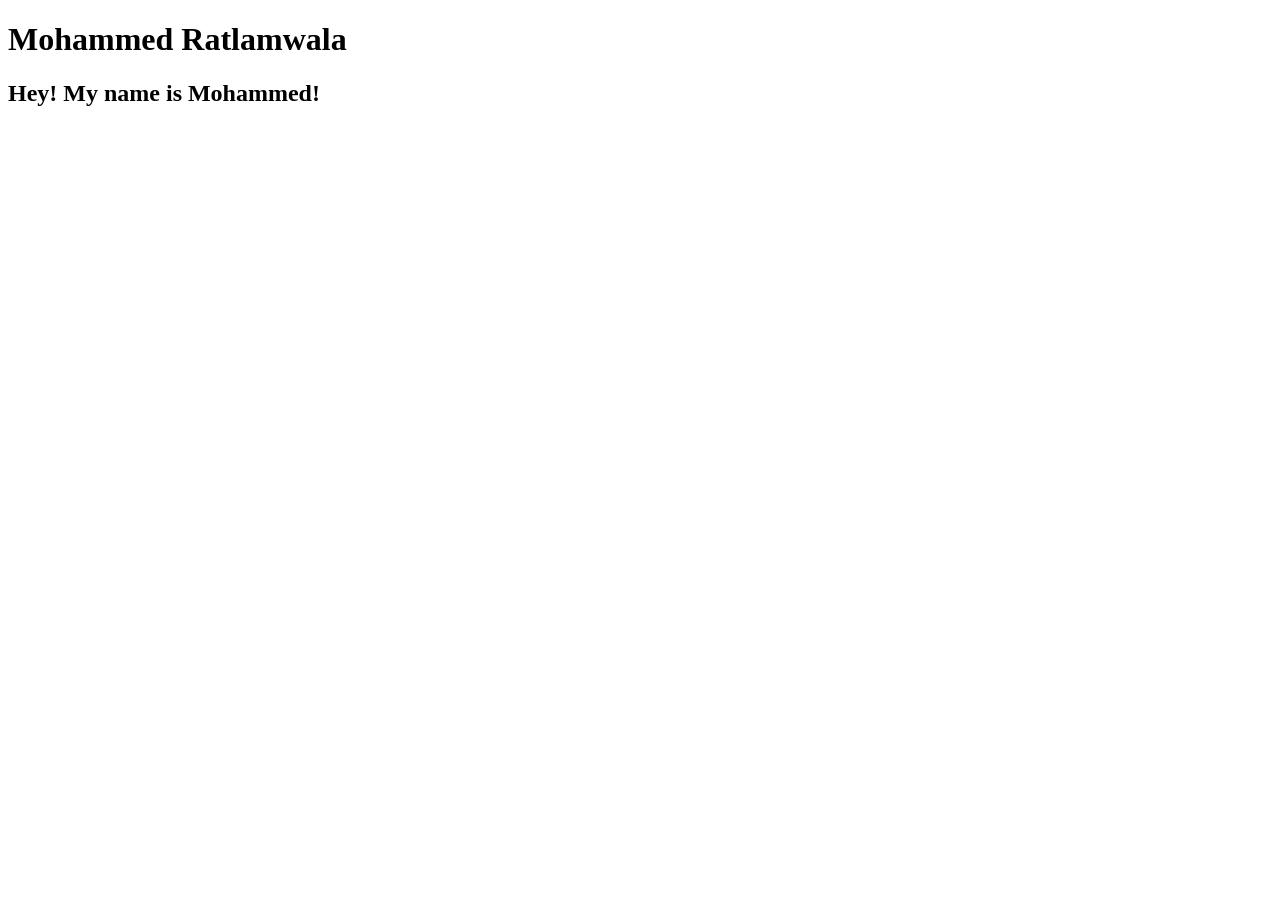
==== about.html @ 9bf10f89 "first commit" ====
<!DOCTYPE html>
<html lang="en">
<head>
    <meta charset="UTF-8">
    <meta name="viewport" content="width=device-width, initial-scale=1.0">
    <title>Document</title>
</head>
<body>
    <h1>Mohammed Ratlamwala</h1>
    <h2>Hey! My name is Mohammed!</h2>
</body>
</html>
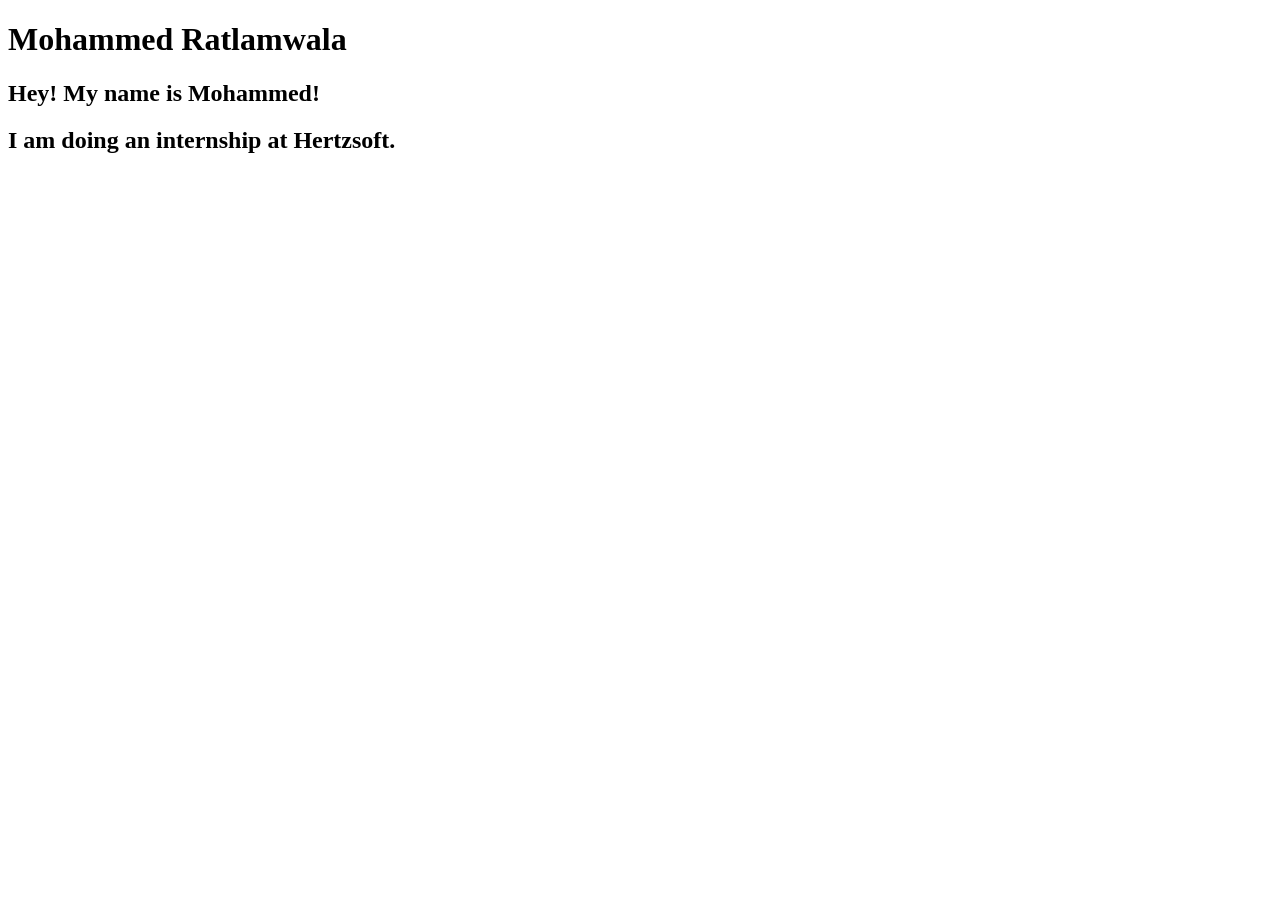
==== commit 4b134731: "second commit" ====
--- a/about.html
+++ b/about.html
@@ -8,5 +8,6 @@
 <body>
     <h1>Mohammed Ratlamwala</h1>
     <h2>Hey! My name is Mohammed!</h2>
+    <h2>I am doing an internship at Hertzsoft.</h2>
 </body>
 </html>
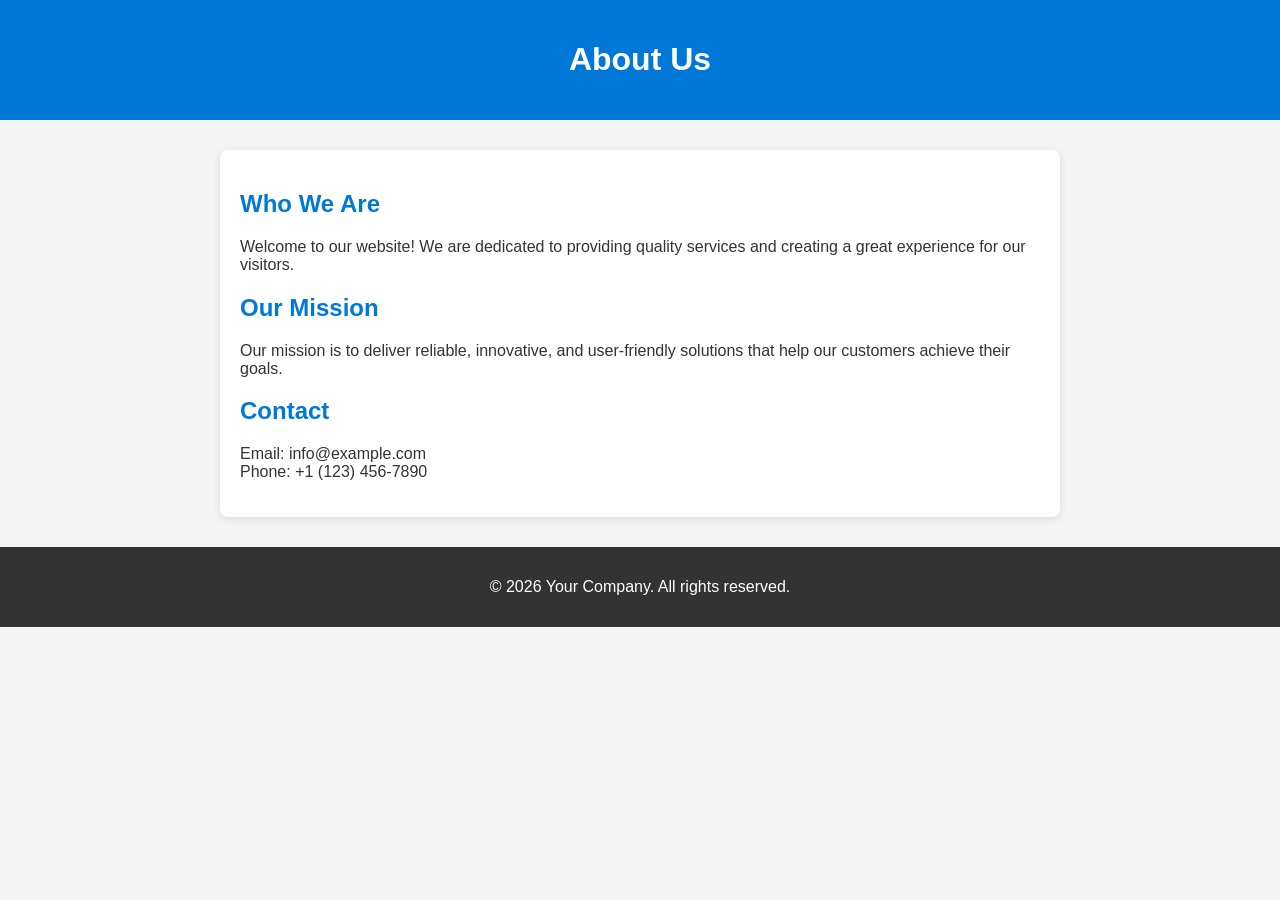
==== commit 99502168: "updating about page" ====
--- a/about.html
+++ b/about.html
@@ -3,11 +3,74 @@
 <head>
     <meta charset="UTF-8">
     <meta name="viewport" content="width=device-width, initial-scale=1.0">
-    <title>Document</title>
+    <title>About Us</title>
+    <style>
+        body {
+            font-family: Arial, sans-serif;
+            margin: 0;
+            padding: 0;
+            background-color: #f4f4f4;
+            color: #333;
+        }
+
+        header {
+            background-color: #0078d7;
+            color: white;
+            text-align: center;
+            padding: 20px;
+        }
+
+        .container {
+            max-width: 800px;
+            margin: 30px auto;
+            background: white;
+            padding: 20px;
+            border-radius: 8px;
+            box-shadow: 0 2px 8px rgba(0,0,0,0.1);
+        }
+
+        h2 {
+            color: #0078d7;
+        }
+
+        footer {
+            text-align: center;
+            padding: 15px;
+            background-color: #333;
+            color: white;
+            margin-top: 30px;
+        }
+    </style>
 </head>
 <body>
-    <h1>Mohammed Ratlamwala</h1>
-    <h2>Hey! My name is Mohammed!</h2>
-    <h2>I am doing an internship at Hertzsoft.</h2>
+
+    <header>
+        <h1>About Us</h1>
+    </header>
+
+    <div class="container">
+        <h2>Who We Are</h2>
+        <p>
+            Welcome to our website! We are dedicated to providing quality services
+            and creating a great experience for our visitors.
+        </p>
+
+        <h2>Our Mission</h2>
+        <p>
+            Our mission is to deliver reliable, innovative, and user-friendly
+            solutions that help our customers achieve their goals.
+        </p>
+
+        <h2>Contact</h2>
+        <p>
+            Email: info@example.com<br>
+            Phone: +1 (123) 456-7890
+        </p>
+    </div>
+
+    <footer>
+        <p>&copy; 2026 Your Company. All rights reserved.</p>
+    </footer>
+
 </body>
 </html>
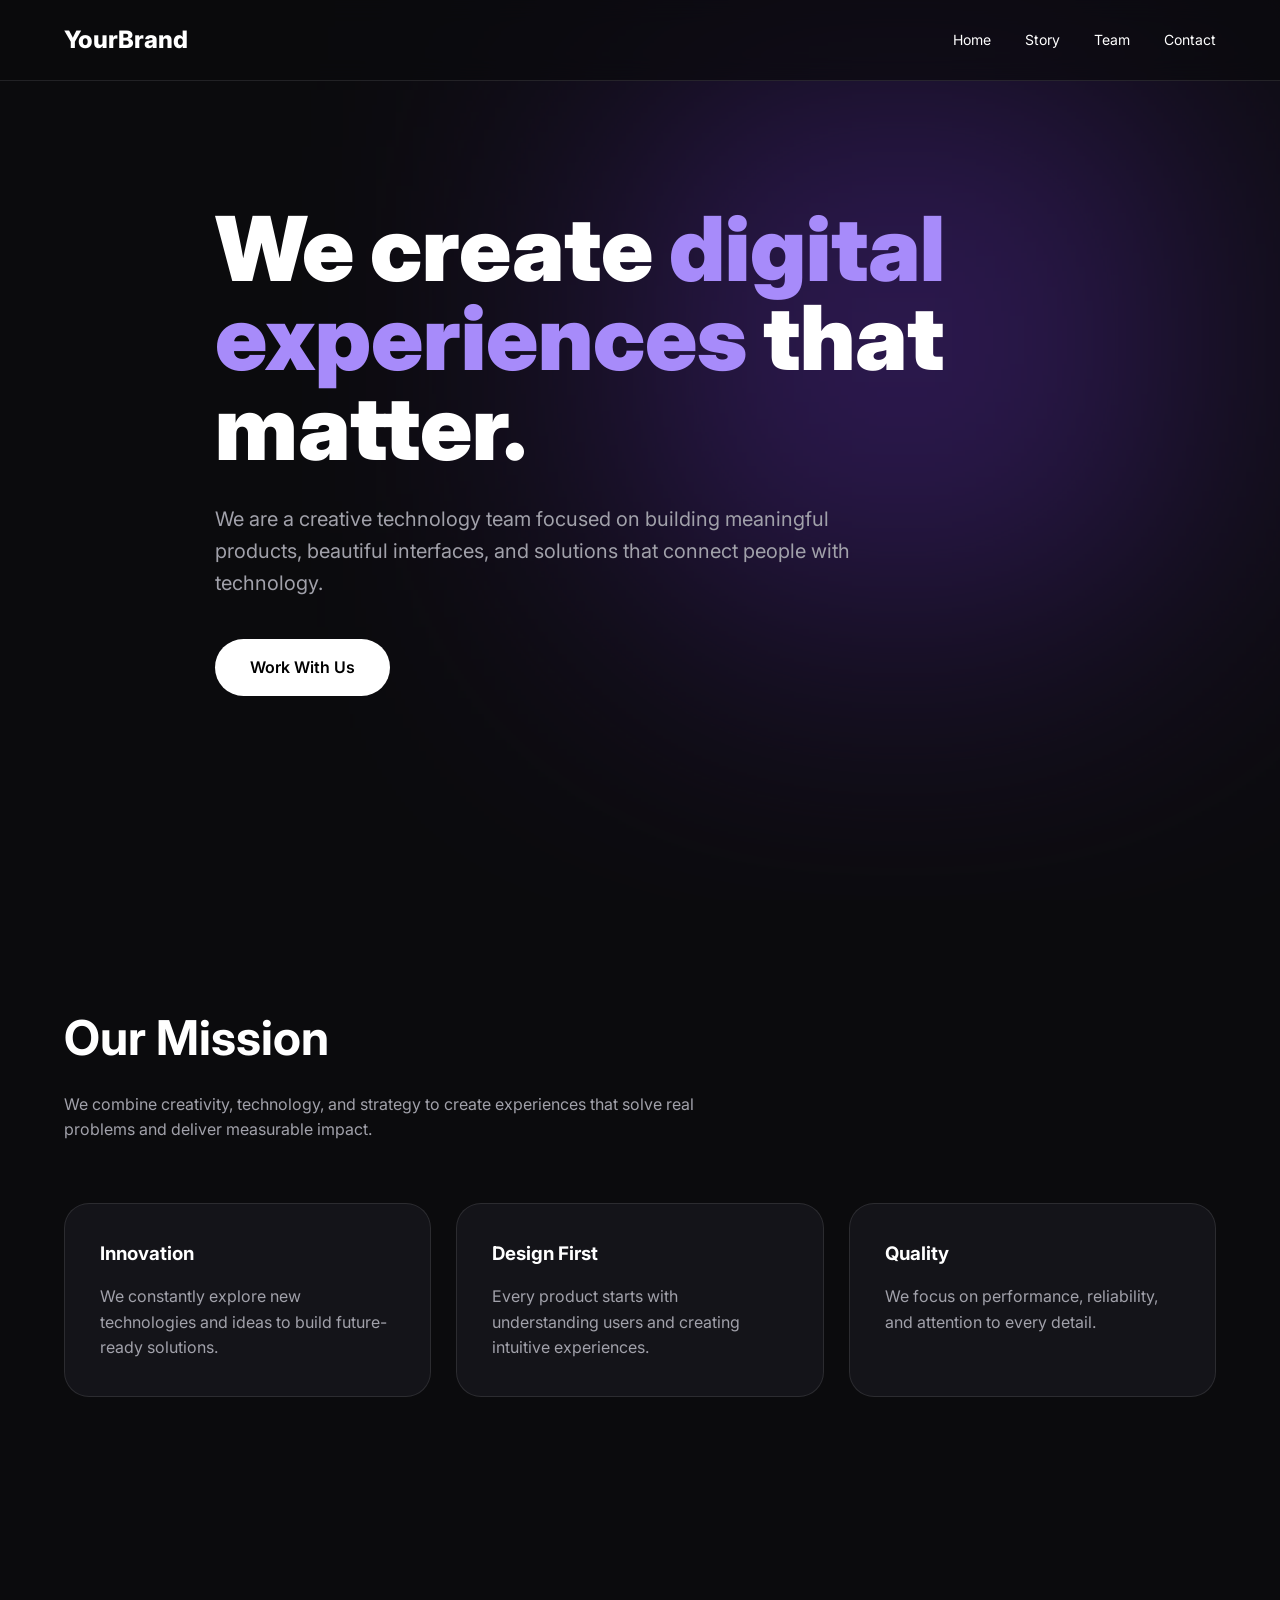
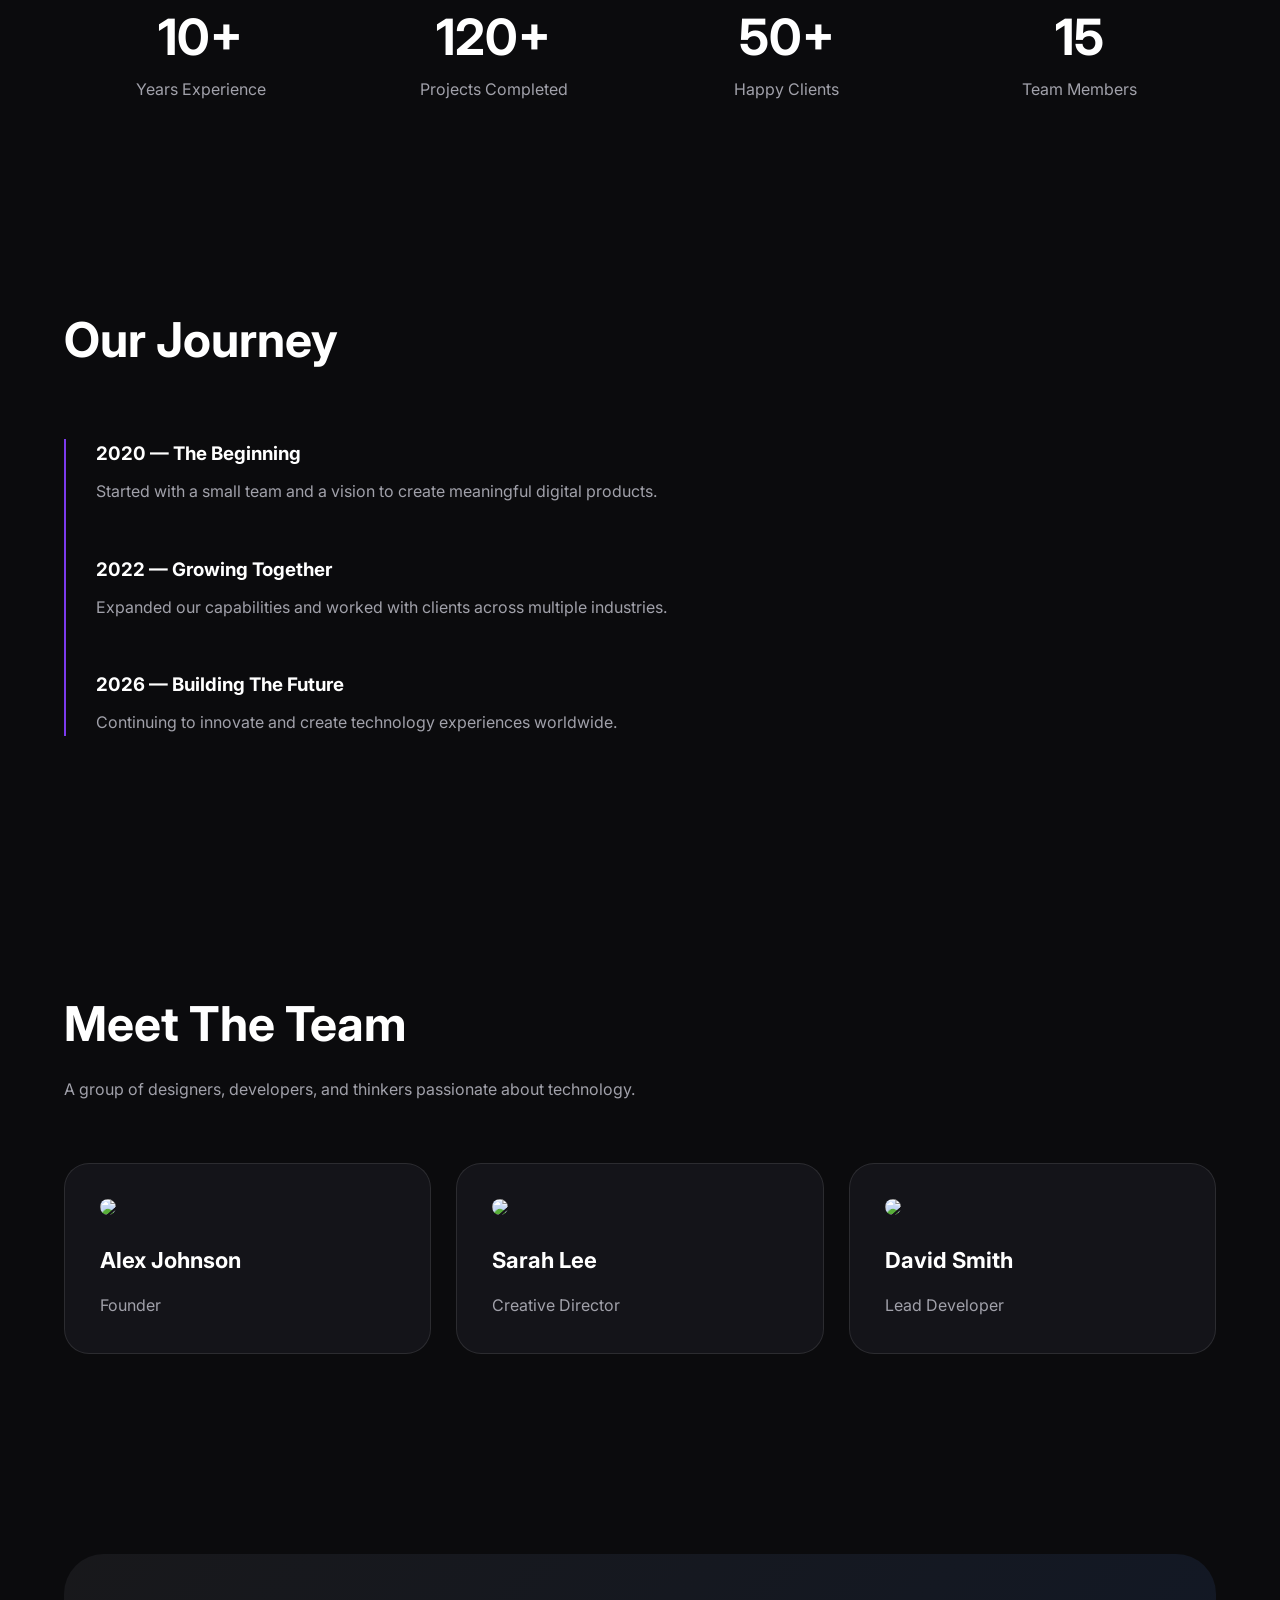
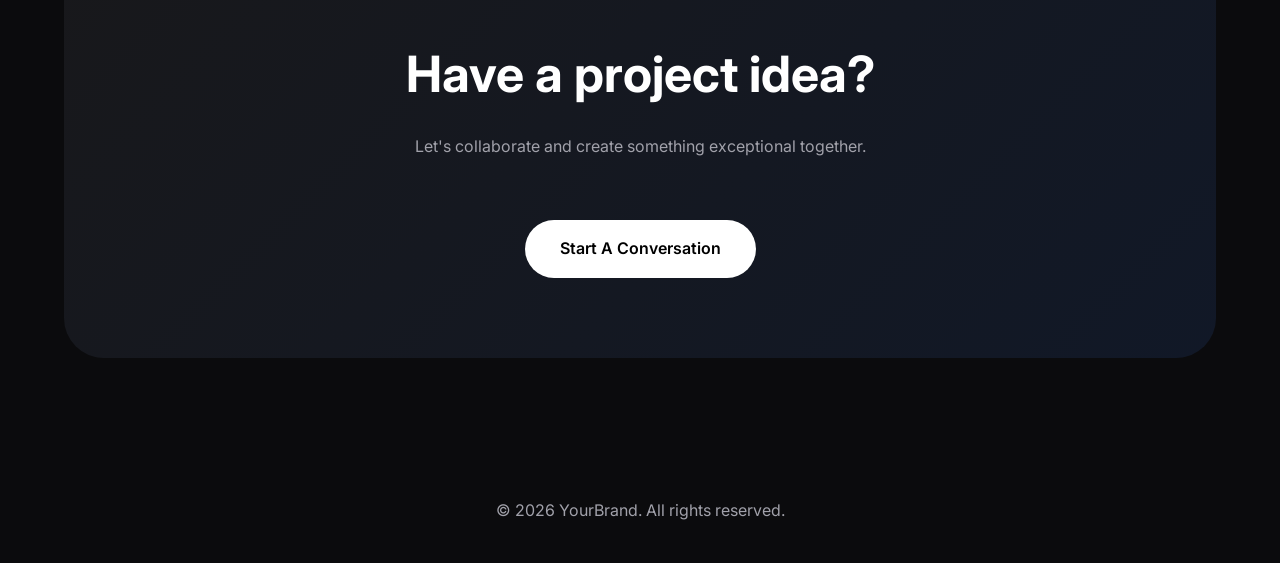
==== commit cd2632e0: "about page updates" ====
--- a/about.html
+++ b/about.html
@@ -1,76 +1,762 @@
 <!DOCTYPE html>
 <html lang="en">
 <head>
-    <meta charset="UTF-8">
-    <meta name="viewport" content="width=device-width, initial-scale=1.0">
-    <title>About Us</title>
-    <style>
-        body {
-            font-family: Arial, sans-serif;
-            margin: 0;
-            padding: 0;
-            background-color: #f4f4f4;
-            color: #333;
-        }
-
-        header {
-            background-color: #0078d7;
-            color: white;
-            text-align: center;
-            padding: 20px;
-        }
-
-        .container {
-            max-width: 800px;
-            margin: 30px auto;
-            background: white;
-            padding: 20px;
-            border-radius: 8px;
-            box-shadow: 0 2px 8px rgba(0,0,0,0.1);
-        }
-
-        h2 {
-            color: #0078d7;
-        }
-
-        footer {
-            text-align: center;
-            padding: 15px;
-            background-color: #333;
-            color: white;
-            margin-top: 30px;
-        }
-    </style>
+<meta charset="UTF-8">
+<meta name="viewport" content="width=device-width, initial-scale=1.0">
+
+<title>About Us | Your Brand</title>
+
+<meta name="description" content="Learn about our mission, values, team, and journey.">
+
+<link rel="preconnect" href="https://fonts.googleapis.com">
+<link rel="preconnect" href="https://fonts.gstatic.com" crossorigin>
+
+<link href="https://fonts.googleapis.com/css2?family=Inter:wght@400;500;600;700;800;900&display=swap" rel="stylesheet">
+
+
+<style>
+
+:root {
+    --bg: #0b0b0d;
+    --surface: #141419;
+    --text: #ffffff;
+    --muted: #a1a1aa;
+    --accent: #7c3aed;
+    --accent-light: #a78bfa;
+    --border: rgba(255,255,255,0.1);
+}
+
+
+* {
+    margin:0;
+    padding:0;
+    box-sizing:border-box;
+}
+
+
+html {
+    scroll-behavior:smooth;
+}
+
+
+body {
+    font-family:"Inter", sans-serif;
+    background:var(--bg);
+    color:var(--text);
+    line-height:1.6;
+}
+
+
+.container {
+    width:min(1200px,90%);
+    margin:auto;
+}
+
+
+section {
+    padding:100px 0;
+}
+
+
+/* HEADER */
+
+header {
+    position:fixed;
+    top:0;
+    width:100%;
+    z-index:100;
+    backdrop-filter:blur(12px);
+    background:rgba(11,11,13,0.7);
+    border-bottom:1px solid var(--border);
+}
+
+
+.nav {
+    height:80px;
+    display:flex;
+    justify-content:space-between;
+    align-items:center;
+}
+
+
+.logo {
+    font-size:24px;
+    font-weight:800;
+}
+
+
+.nav a {
+    color:white;
+    text-decoration:none;
+    margin-left:30px;
+    font-size:14px;
+}
+
+
+/* HERO */
+
+
+.hero {
+    min-height:100vh;
+    display:flex;
+    align-items:center;
+    position:relative;
+    overflow:hidden;
+}
+
+
+.hero::before {
+    content:"";
+    position:absolute;
+    width:500px;
+    height:500px;
+    background:var(--accent);
+    filter:blur(150px);
+    opacity:.4;
+    top:10%;
+    right:10%;
+}
+
+
+.hero-content {
+    position:relative;
+    max-width:850px;
+}
+
+
+.hero h1 {
+    font-size:clamp(45px,7vw,90px);
+    line-height:1;
+    font-weight:900;
+}
+
+
+.hero span {
+    color:var(--accent-light);
+}
+
+
+.hero p {
+    margin-top:30px;
+    max-width:650px;
+    color:var(--muted);
+    font-size:20px;
+}
+
+
+.btn {
+    display:inline-block;
+    margin-top:40px;
+    padding:16px 35px;
+    border-radius:50px;
+    background:white;
+    color:black;
+    text-decoration:none;
+    font-weight:600;
+}
+
+
+/* HEADINGS */
+
+.section-title {
+    max-width:700px;
+    margin-bottom:60px;
+}
+
+
+.section-title h2 {
+    font-size:48px;
+}
+
+
+.section-title p {
+    color:var(--muted);
+    margin-top:15px;
+}
+
+
+
+/* CARDS */
+
+
+.grid {
+    display:grid;
+    grid-template-columns:repeat(3,1fr);
+    gap:25px;
+}
+
+
+.card {
+    background:var(--surface);
+    border:1px solid var(--border);
+    padding:35px;
+    border-radius:25px;
+    transition:.3s;
+}
+
+
+.card:hover {
+    transform:translateY(-8px);
+    border-color:var(--accent);
+}
+
+
+.card h3 {
+    margin-bottom:15px;
+}
+
+
+.card p {
+    color:var(--muted);
+}
+
+
+
+/* STATS */
+
+.stats {
+    display:grid;
+    grid-template-columns:repeat(4,1fr);
+    gap:20px;
+}
+
+
+.stat {
+    text-align:center;
+}
+
+
+.stat h3 {
+    font-size:50px;
+}
+
+
+.stat p {
+    color:var(--muted);
+}
+
+
+
+/* TIMELINE */
+
+
+.timeline {
+    border-left:2px solid var(--accent);
+    padding-left:30px;
+}
+
+
+.event {
+    margin-bottom:50px;
+}
+
+
+.event h3 {
+    margin-bottom:10px;
+}
+
+
+.event p {
+    color:var(--muted);
+}
+
+
+
+/* TEAM */
+
+
+.member img {
+    width:100%;
+    border-radius:20px;
+    margin-bottom:20px;
+}
+
+
+.member h3 {
+    font-size:22px;
+}
+
+
+.role {
+    color:var(--accent-light);
+}
+
+
+
+/* CTA */
+
+
+.cta {
+    background:linear-gradient(
+        135deg,
+        #18181b,
+        #111827
+    );
+    border-radius:40px;
+    text-align:center;
+    padding:80px 30px;
+}
+
+
+.cta h2 {
+    font-size:50px;
+}
+
+
+.cta p {
+    color:var(--muted);
+    margin:20px auto;
+    max-width:600px;
+}
+
+
+
+/* FOOTER */
+
+footer {
+    padding:40px 0;
+    text-align:center;
+    color:var(--muted);
+}
+
+
+
+/* ANIMATION */
+
+
+.reveal {
+    opacity:0;
+    transform:translateY(40px);
+    transition:.8s;
+}
+
+
+.reveal.active {
+    opacity:1;
+    transform:none;
+}
+
+
+
+/* RESPONSIVE */
+
+
+@media(max-width:900px){
+
+.grid,
+.stats {
+    grid-template-columns:1fr;
+}
+
+
+.hero h1 {
+    font-size:55px;
+}
+
+
+.section-title h2,
+.cta h2 {
+    font-size:38px;
+}
+
+
+.nav a {
+    display:none;
+}
+
+}
+
+
+</style>
+
 </head>
+
+
 <body>
 
-    <header>
-        <h1>About Us</h1>
-    </header>
-
-    <div class="container">
-        <h2>Who We Are</h2>
-        <p>
-            Welcome to our website! We are dedicated to providing quality services
-            and creating a great experience for our visitors.
-        </p>
-
-        <h2>Our Mission</h2>
-        <p>
-            Our mission is to deliver reliable, innovative, and user-friendly
-            solutions that help our customers achieve their goals.
-        </p>
-
-        <h2>Contact</h2>
-        <p>
-            Email: info@example.com<br>
-            Phone: +1 (123) 456-7890
-        </p>
-    </div>
-
-    <footer>
-        <p>&copy; 2026 Your Company. All rights reserved.</p>
-    </footer>
+
+<header>
+
+<div class="container nav">
+
+<div class="logo">
+YourBrand
+</div>
+
+<nav>
+<a href="#">Home</a>
+<a href="#story">Story</a>
+<a href="#team">Team</a>
+<a href="#contact">Contact</a>
+</nav>
+
+</div>
+
+</header>
+
+
+
+<main>
+
+
+<section class="hero">
+
+<div class="container hero-content reveal">
+
+<h1>
+We create
+<span>digital experiences</span>
+that matter.
+</h1>
+
+<p>
+We are a creative technology team focused on building meaningful products,
+beautiful interfaces, and solutions that connect people with technology.
+</p>
+
+
+<a class="btn" href="#contact">
+Work With Us
+</a>
+
+</div>
+
+</section>
+
+
+
+
+<section>
+
+<div class="container">
+
+
+<div class="section-title reveal">
+
+<h2>
+Our Mission
+</h2>
+
+<p>
+We combine creativity, technology, and strategy to create experiences
+that solve real problems and deliver measurable impact.
+</p>
+
+</div>
+
+
+
+<div class="grid">
+
+
+<div class="card reveal">
+
+<h3>
+Innovation
+</h3>
+
+<p>
+We constantly explore new technologies and ideas to build future-ready solutions.
+</p>
+
+</div>
+
+
+<div class="card reveal">
+
+<h3>
+Design First
+</h3>
+
+<p>
+Every product starts with understanding users and creating intuitive experiences.
+</p>
+
+</div>
+
+
+<div class="card reveal">
+
+<h3>
+Quality
+</h3>
+
+<p>
+We focus on performance, reliability, and attention to every detail.
+</p>
+
+</div>
+
+
+</div>
+
+</div>
+
+</section>
+
+
+
+
+
+<section>
+
+<div class="container stats">
+
+
+<div class="stat reveal">
+<h3>10+</h3>
+<p>Years Experience</p>
+</div>
+
+
+<div class="stat reveal">
+<h3>120+</h3>
+<p>Projects Completed</p>
+</div>
+
+
+<div class="stat reveal">
+<h3>50+</h3>
+<p>Happy Clients</p>
+</div>
+
+
+<div class="stat reveal">
+<h3>15</h3>
+<p>Team Members</p>
+</div>
+
+
+</div>
+
+</section>
+
+
+
+
+
+<section id="story">
+
+
+<div class="container">
+
+
+<div class="section-title reveal">
+
+<h2>
+Our Journey
+</h2>
+
+</div>
+
+
+<div class="timeline">
+
+
+<div class="event reveal">
+
+<h3>
+2020 — The Beginning
+</h3>
+
+<p>
+Started with a small team and a vision to create meaningful digital products.
+</p>
+
+</div>
+
+
+
+<div class="event reveal">
+
+<h3>
+2022 — Growing Together
+</h3>
+
+<p>
+Expanded our capabilities and worked with clients across multiple industries.
+</p>
+
+</div>
+
+
+
+<div class="event reveal">
+
+<h3>
+2026 — Building The Future
+</h3>
+
+<p>
+Continuing to innovate and create technology experiences worldwide.
+</p>
+
+</div>
+
+
+</div>
+
+
+</div>
+
+</section>
+
+
+
+
+
+
+<section id="team">
+
+
+<div class="container">
+
+
+<div class="section-title reveal">
+
+<h2>
+Meet The Team
+</h2>
+
+<p>
+A group of designers, developers, and thinkers passionate about technology.
+</p>
+
+</div>
+
+
+
+<div class="grid">
+
+
+<div class="card member reveal">
+
+<img src="https://images.unsplash.com/photo-1500648767791-00dcc994a43e">
+
+<h3>
+Alex Johnson
+</h3>
+
+<p class="role">
+Founder
+</p>
+
+</div>
+
+
+
+<div class="card member reveal">
+
+<img src="https://images.unsplash.com/photo-1494790108377-be9c29b29330">
+
+<h3>
+Sarah Lee
+</h3>
+
+<p class="role">
+Creative Director
+</p>
+
+</div>
+
+
+
+<div class="card member reveal">
+
+<img src="https://images.unsplash.com/photo-1507003211169-0a1dd7228f2d">
+
+<h3>
+David Smith
+</h3>
+
+<p class="role">
+Lead Developer
+</p>
+
+</div>
+
+
+</div>
+
+
+</div>
+
+</section>
+
+
+
+
+
+
+<section id="contact">
+
+
+<div class="container">
+
+
+<div class="cta reveal">
+
+
+<h2>
+Have a project idea?
+</h2>
+
+
+<p>
+Let's collaborate and create something exceptional together.
+</p>
+
+
+<a class="btn" href="#">
+Start A Conversation
+</a>
+
+
+</div>
+
+
+</div>
+
+
+</section>
+
+
+</main>
+
+
+
+<footer>
+
+© 2026 YourBrand. All rights reserved.
+
+</footer>
+
+
+
+<script>
+
+
+const observer = new IntersectionObserver(entries=>{
+
+entries.forEach(entry=>{
+
+if(entry.isIntersecting){
+
+entry.target.classList.add("active");
+
+}
+
+});
+
+});
+
+
+document.querySelectorAll(".reveal")
+.forEach(el=>observer.observe(el));
+
+
+</script>
+
 
 </body>
 </html>
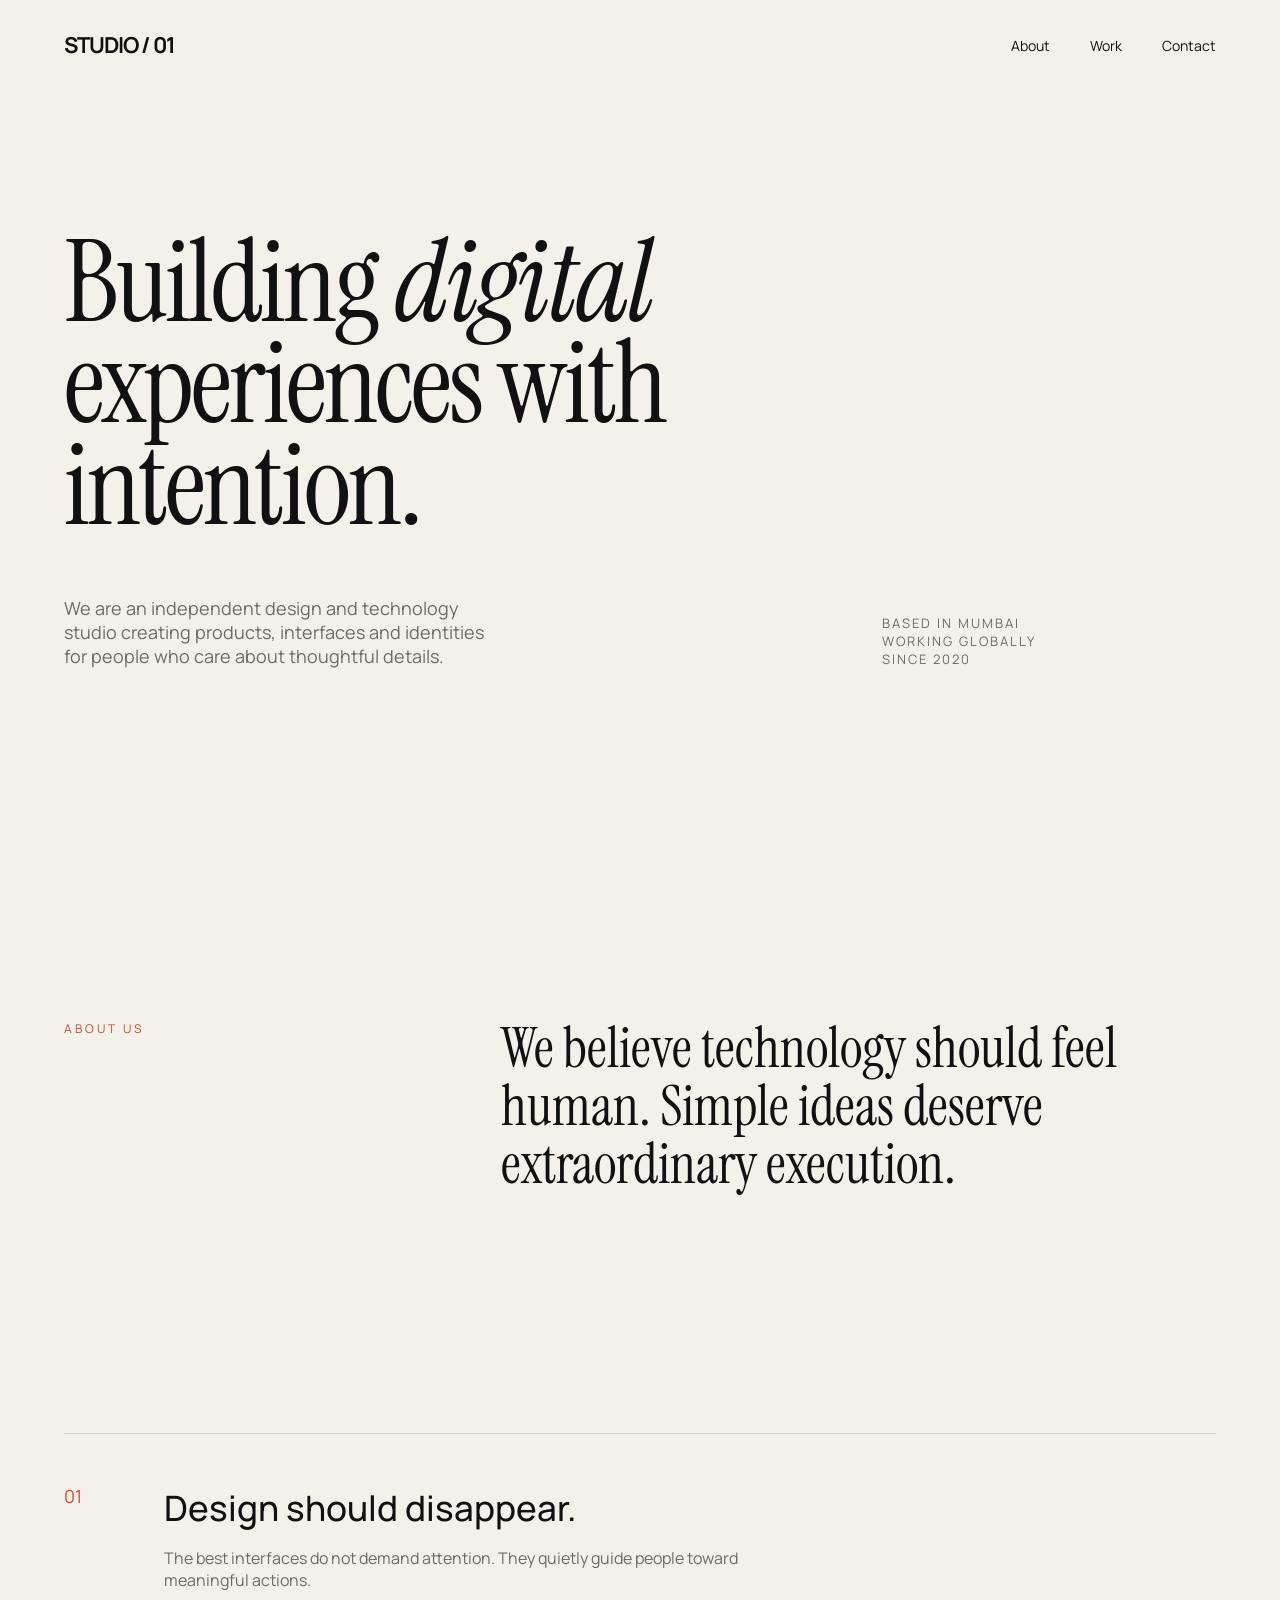
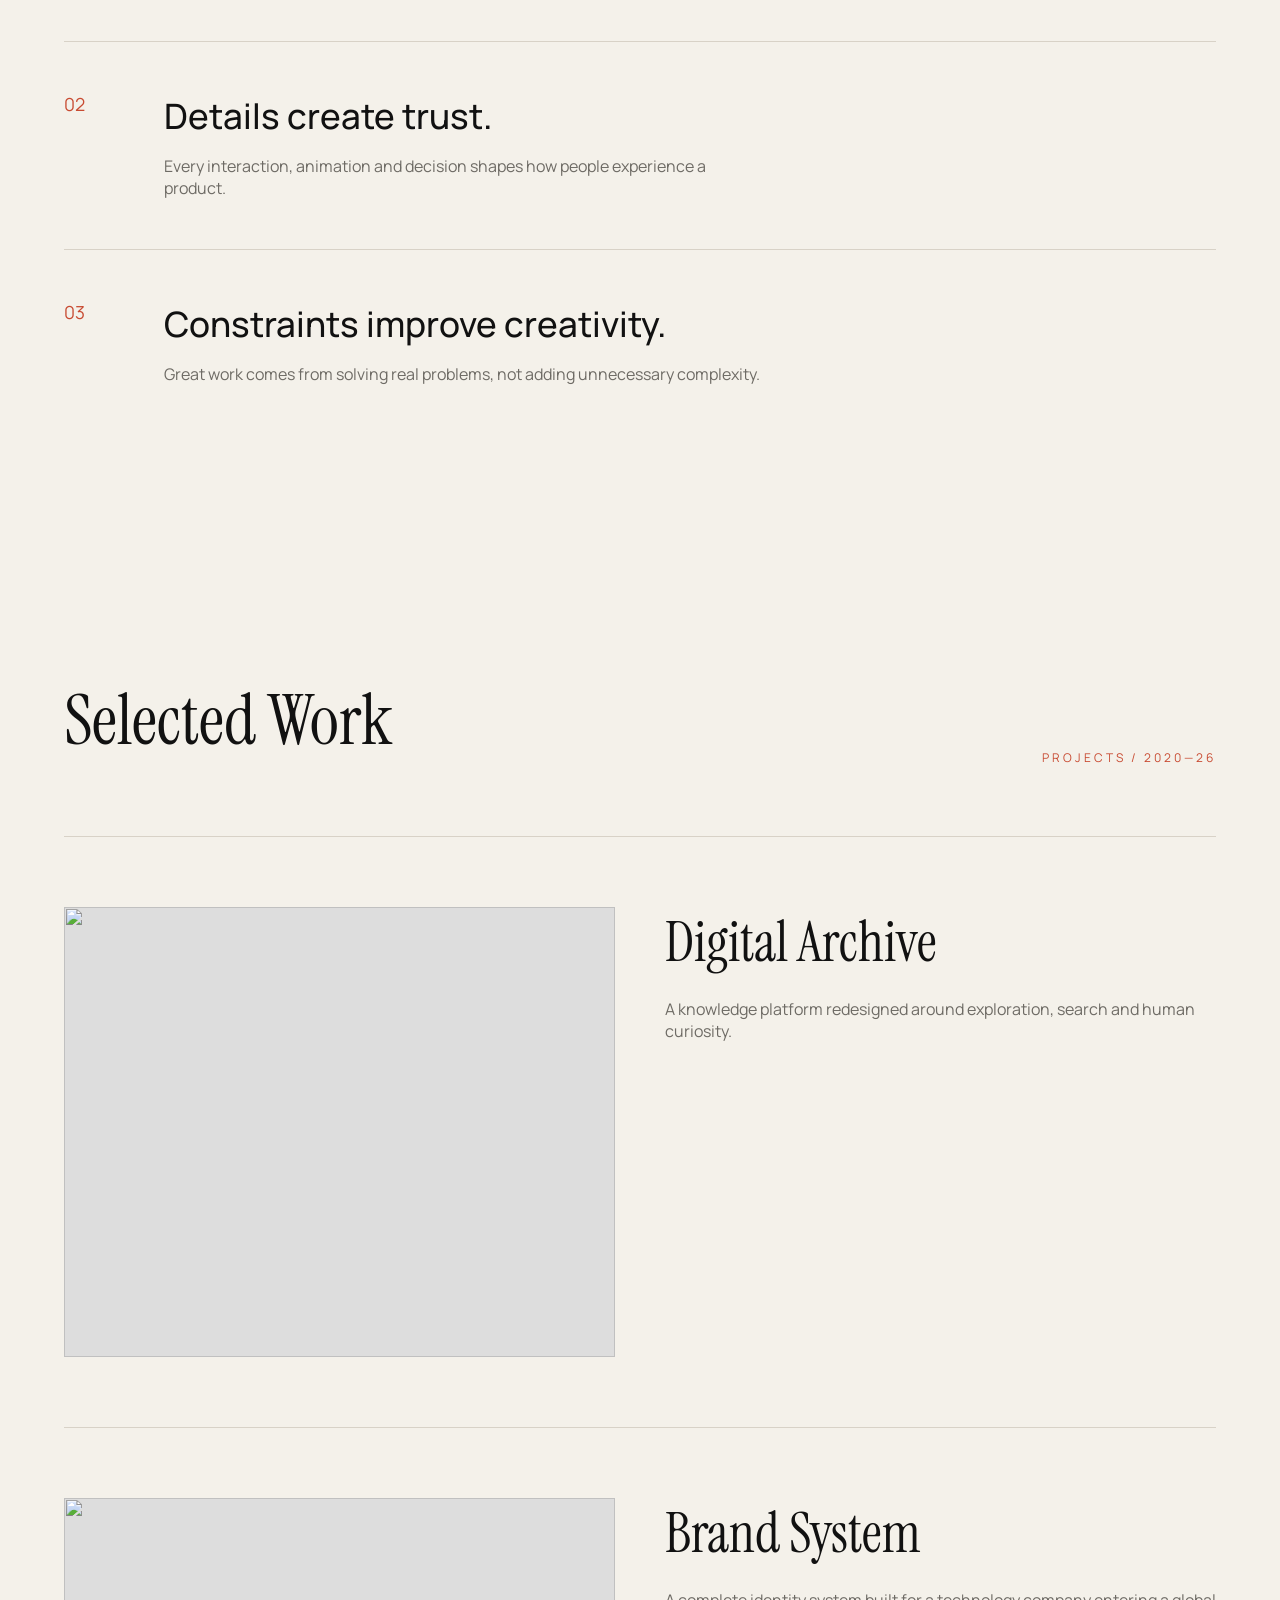
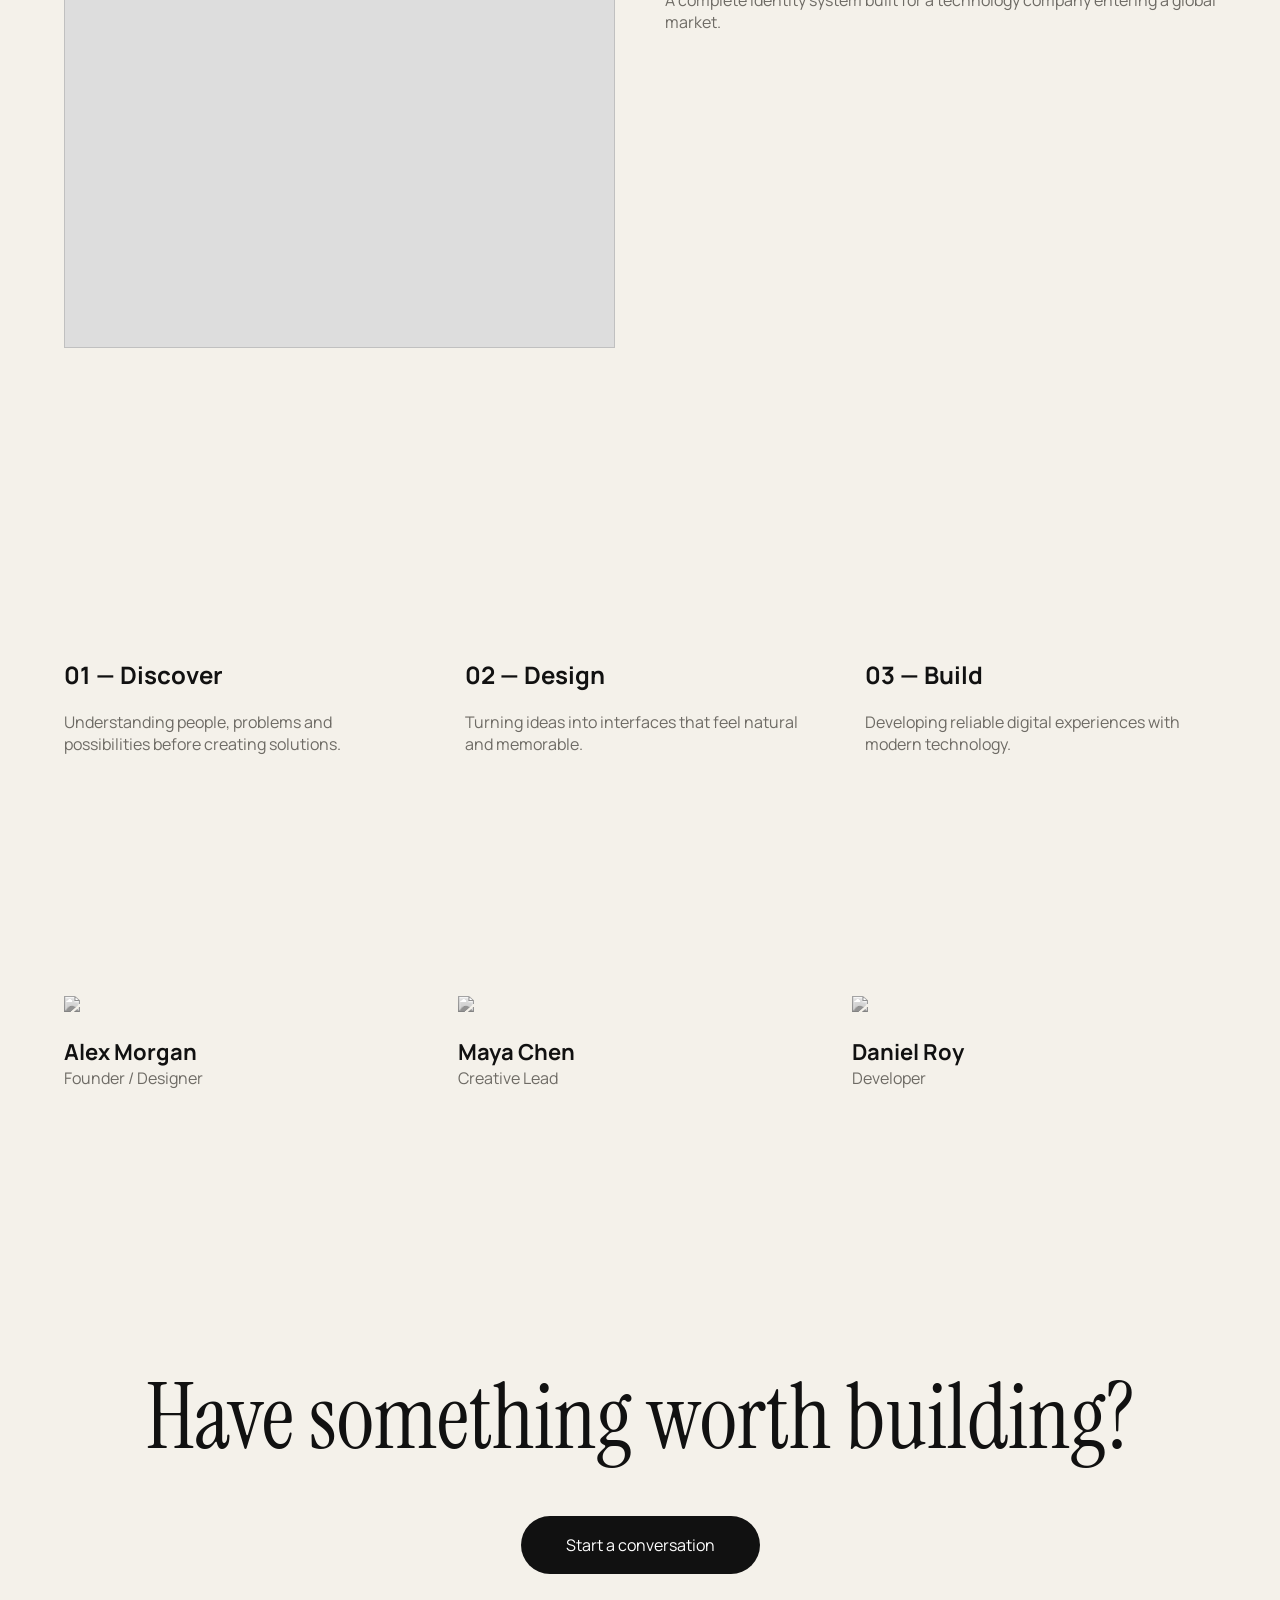
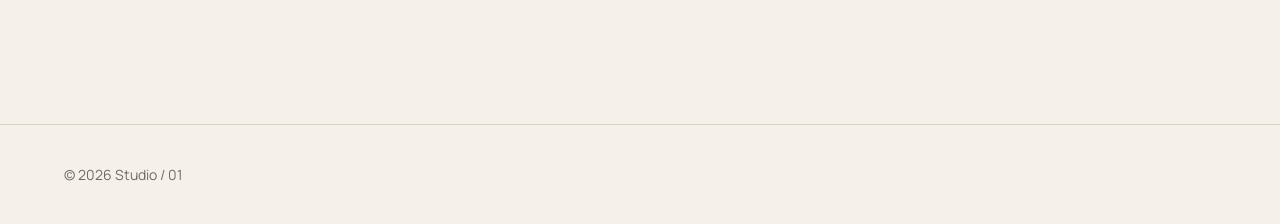
==== commit b89a2948: "updating about again" ====
--- a/about.html
+++ b/about.html
@@ -1,263 +1,372 @@
 <!DOCTYPE html>
 <html lang="en">
+
 <head>
+
 <meta charset="UTF-8">
 <meta name="viewport" content="width=device-width, initial-scale=1.0">
 
-<title>About Us | Your Brand</title>
-
-<meta name="description" content="Learn about our mission, values, team, and journey.">
+<title>About — Studio Name</title>
+
+<meta name="description" content="A creative technology studio building thoughtful digital experiences.">
+
 
 <link rel="preconnect" href="https://fonts.googleapis.com">
 <link rel="preconnect" href="https://fonts.gstatic.com" crossorigin>
 
-<link href="https://fonts.googleapis.com/css2?family=Inter:wght@400;500;600;700;800;900&display=swap" rel="stylesheet">
+<link href="https://fonts.googleapis.com/css2?family=Instrument+Serif:ital@0;1&family=Manrope:wght@400;500;600;700&display=swap" rel="stylesheet">
 
 
 <style>
 
+
 :root {
-    --bg: #0b0b0d;
-    --surface: #141419;
-    --text: #ffffff;
-    --muted: #a1a1aa;
-    --accent: #7c3aed;
-    --accent-light: #a78bfa;
-    --border: rgba(255,255,255,0.1);
+
+--paper:#f4f1ea;
+--ink:#111111;
+--gray:#6e6b65;
+--line:#d8d2c7;
+--accent:#c84b32;
+
 }
 
 
 * {
-    margin:0;
-    padding:0;
-    box-sizing:border-box;
+margin:0;
+padding:0;
+box-sizing:border-box;
+}
+
+
+body {
+
+background:var(--paper);
+color:var(--ink);
+font-family:"Manrope",sans-serif;
+
 }
 
 
 html {
-    scroll-behavior:smooth;
-}
-
-
-body {
-    font-family:"Inter", sans-serif;
-    background:var(--bg);
-    color:var(--text);
-    line-height:1.6;
+scroll-behavior:smooth;
 }
 
 
 .container {
-    width:min(1200px,90%);
-    margin:auto;
+
+width:min(1250px,90%);
+margin:auto;
+
 }
 
 
 section {
-    padding:100px 0;
-}
-
-
-/* HEADER */
-
-header {
-    position:fixed;
-    top:0;
-    width:100%;
-    z-index:100;
-    backdrop-filter:blur(12px);
-    background:rgba(11,11,13,0.7);
-    border-bottom:1px solid var(--border);
-}
-
-
-.nav {
-    height:80px;
-    display:flex;
-    justify-content:space-between;
-    align-items:center;
+
+padding:120px 0;
+
+}
+
+
+/* NAV */
+
+
+nav {
+
+position:fixed;
+top:0;
+width:100%;
+z-index:10;
+
+background:rgba(244,241,234,.8);
+backdrop-filter:blur(12px);
+
+}
+
+
+.nav-inner {
+
+height:90px;
+display:flex;
+justify-content:space-between;
+align-items:center;
+
 }
 
 
 .logo {
-    font-size:24px;
-    font-weight:800;
-}
-
-
-.nav a {
-    color:white;
-    text-decoration:none;
-    margin-left:30px;
-    font-size:14px;
-}
+
+font-size:22px;
+font-weight:700;
+letter-spacing:-1px;
+
+}
+
+
+.menu {
+
+display:flex;
+gap:40px;
+
+}
+
+
+.menu a {
+
+text-decoration:none;
+color:var(--ink);
+font-size:14px;
+
+}
+
 
 
 /* HERO */
 
 
 .hero {
-    min-height:100vh;
-    display:flex;
-    align-items:center;
-    position:relative;
-    overflow:hidden;
-}
-
-
-.hero::before {
-    content:"";
-    position:absolute;
-    width:500px;
-    height:500px;
-    background:var(--accent);
-    filter:blur(150px);
-    opacity:.4;
-    top:10%;
-    right:10%;
-}
-
-
-.hero-content {
-    position:relative;
-    max-width:850px;
+
+min-height:100vh;
+display:flex;
+align-items:center;
+
+}
+
+
+.hero-grid {
+
+display:grid;
+grid-template-columns:1.4fr .6fr;
+gap:40px;
+
 }
 
 
 .hero h1 {
-    font-size:clamp(45px,7vw,90px);
-    line-height:1;
-    font-weight:900;
-}
-
-
-.hero span {
-    color:var(--accent-light);
-}
-
-
-.hero p {
-    margin-top:30px;
-    max-width:650px;
-    color:var(--muted);
-    font-size:20px;
-}
-
-
-.btn {
-    display:inline-block;
-    margin-top:40px;
-    padding:16px 35px;
-    border-radius:50px;
-    background:white;
-    color:black;
-    text-decoration:none;
-    font-weight:600;
-}
-
-
-/* HEADINGS */
-
-.section-title {
-    max-width:700px;
-    margin-bottom:60px;
-}
-
-
-.section-title h2 {
-    font-size:48px;
-}
-
-
-.section-title p {
-    color:var(--muted);
-    margin-top:15px;
-}
-
-
-
-/* CARDS */
-
-
-.grid {
-    display:grid;
-    grid-template-columns:repeat(3,1fr);
-    gap:25px;
-}
-
-
-.card {
-    background:var(--surface);
-    border:1px solid var(--border);
-    padding:35px;
-    border-radius:25px;
-    transition:.3s;
-}
-
-
-.card:hover {
-    transform:translateY(-8px);
-    border-color:var(--accent);
-}
-
-
-.card h3 {
-    margin-bottom:15px;
-}
-
-
-.card p {
-    color:var(--muted);
-}
-
-
-
-/* STATS */
-
-.stats {
-    display:grid;
-    grid-template-columns:repeat(4,1fr);
-    gap:20px;
-}
-
-
-.stat {
-    text-align:center;
-}
-
-
-.stat h3 {
-    font-size:50px;
-}
-
-
-.stat p {
-    color:var(--muted);
-}
-
-
-
-/* TIMELINE */
-
-
-.timeline {
-    border-left:2px solid var(--accent);
-    padding-left:30px;
-}
-
-
-.event {
-    margin-bottom:50px;
-}
-
-
-.event h3 {
-    margin-bottom:10px;
-}
-
-
-.event p {
-    color:var(--muted);
+
+font-family:"Instrument Serif";
+font-size:clamp(70px,9vw,130px);
+font-weight:400;
+line-height:.88;
+letter-spacing:-3px;
+
+}
+
+
+.hero h1 span {
+
+font-style:italic;
+
+}
+
+
+.hero-description {
+
+margin-top:60px;
+max-width:420px;
+font-size:18px;
+color:var(--gray);
+
+}
+
+
+.hero-side {
+
+display:flex;
+align-items:flex-end;
+
+}
+
+
+.small-note {
+
+font-size:13px;
+text-transform:uppercase;
+letter-spacing:2px;
+color:var(--gray);
+
+}
+
+
+
+
+/* INTRO */
+
+
+.intro {
+
+display:grid;
+grid-template-columns:1fr 2fr;
+gap:80px;
+
+}
+
+
+.label {
+
+font-size:12px;
+letter-spacing:3px;
+text-transform:uppercase;
+color:var(--accent);
+
+}
+
+
+.intro-text {
+
+font-family:"Instrument Serif";
+font-size:55px;
+line-height:1.05;
+
+}
+
+
+
+/* BELIEFS */
+
+
+.belief {
+
+display:grid;
+grid-template-columns:100px 1fr;
+padding:50px 0;
+border-top:1px solid var(--line);
+
+}
+
+
+.number {
+
+color:var(--accent);
+font-size:18px;
+
+}
+
+
+.belief h3 {
+
+font-size:35px;
+font-weight:500;
+margin-bottom:15px;
+
+}
+
+
+.belief p {
+
+max-width:600px;
+color:var(--gray);
+
+}
+
+
+
+/* WORK */
+
+
+.work-header {
+
+display:flex;
+justify-content:space-between;
+align-items:end;
+
+}
+
+
+.work-title {
+
+font-family:"Instrument Serif";
+font-size:70px;
+
+}
+
+
+.projects {
+
+margin-top:70px;
+
+}
+
+
+.project {
+
+display:grid;
+grid-template-columns:1fr 1fr;
+gap:50px;
+padding:70px 0;
+border-top:1px solid var(--line);
+
+}
+
+
+.project-image {
+
+height:450px;
+background:#ddd;
+overflow:hidden;
+
+}
+
+
+.project-image img {
+
+width:100%;
+height:100%;
+object-fit:cover;
+transition:.6s;
+
+}
+
+
+.project:hover img {
+
+transform:scale(1.05);
+
+}
+
+
+.project h3 {
+
+font-family:"Instrument Serif";
+font-size:55px;
+font-weight:400;
+
+}
+
+
+.project p {
+
+margin-top:20px;
+color:var(--gray);
+
+}
+
+
+
+
+/* PROCESS */
+
+
+.process {
+
+display:grid;
+grid-template-columns:repeat(3,1fr);
+gap:50px;
+
+}
+
+
+.process h3 {
+
+font-size:24px;
+margin-bottom:20px;
+
+}
+
+
+.process p {
+
+color:var(--gray);
+
 }
 
 
@@ -265,20 +374,35 @@
 /* TEAM */
 
 
-.member img {
-    width:100%;
-    border-radius:20px;
-    margin-bottom:20px;
-}
-
-
-.member h3 {
-    font-size:22px;
-}
-
-
-.role {
-    color:var(--accent-light);
+.team {
+
+display:grid;
+grid-template-columns:repeat(3,1fr);
+gap:30px;
+
+}
+
+
+.person img {
+
+width:100%;
+filter:grayscale(100%);
+
+}
+
+
+.person h3 {
+
+margin-top:20px;
+font-size:22px;
+
+}
+
+
+.person span {
+
+color:var(--gray);
+
 }
 
 
@@ -286,37 +410,49 @@
 /* CTA */
 
 
-.cta {
-    background:linear-gradient(
-        135deg,
-        #18181b,
-        #111827
-    );
-    border-radius:40px;
-    text-align:center;
-    padding:80px 30px;
-}
-
-
-.cta h2 {
-    font-size:50px;
-}
-
-
-.cta p {
-    color:var(--muted);
-    margin:20px auto;
-    max-width:600px;
+.contact {
+
+padding:150px 0;
+text-align:center;
+
+}
+
+
+.contact h2 {
+
+font-family:"Instrument Serif";
+font-size:90px;
+font-weight:400;
+
+}
+
+
+.contact a {
+
+display:inline-block;
+margin-top:40px;
+padding:18px 45px;
+
+background:var(--ink);
+color:white;
+
+text-decoration:none;
+border-radius:100px;
+
 }
 
 
 
 /* FOOTER */
 
+
 footer {
-    padding:40px 0;
-    text-align:center;
-    color:var(--muted);
+
+border-top:1px solid var(--line);
+padding:40px 0;
+font-size:14px;
+color:var(--gray);
+
 }
 
 
@@ -324,44 +460,76 @@
 /* ANIMATION */
 
 
-.reveal {
-    opacity:0;
-    transform:translateY(40px);
-    transition:.8s;
-}
-
-
-.reveal.active {
-    opacity:1;
-    transform:none;
-}
-
-
-
-/* RESPONSIVE */
-
-
-@media(max-width:900px){
-
-.grid,
-.stats {
-    grid-template-columns:1fr;
+.fade {
+
+opacity:0;
+transform:translateY(30px);
+animation:appear 1s forwards;
+
+}
+
+
+@keyframes appear {
+
+to {
+
+opacity:1;
+transform:none;
+
+}
+
+}
+
+
+
+/* MOBILE */
+
+
+@media(max-width:800px){
+
+
+.hero-grid,
+.intro,
+.project {
+
+grid-template-columns:1fr;
+
 }
 
 
 .hero h1 {
-    font-size:55px;
-}
-
-
-.section-title h2,
-.cta h2 {
-    font-size:38px;
-}
-
-
-.nav a {
-    display:none;
+
+font-size:70px;
+
+}
+
+
+.intro-text {
+
+font-size:40px;
+
+}
+
+
+.process,
+.team {
+
+grid-template-columns:1fr;
+
+}
+
+
+.contact h2 {
+
+font-size:55px;
+
+}
+
+
+.menu {
+
+display:none;
+
 }
 
 }
@@ -369,394 +537,477 @@
 
 </style>
 
+
 </head>
 
 
+
 <body>
 
 
-<header>
-
-<div class="container nav">
+
+<nav>
+
+<div class="container nav-inner">
 
 <div class="logo">
-YourBrand
-</div>
-
-<nav>
-<a href="#">Home</a>
-<a href="#story">Story</a>
-<a href="#team">Team</a>
+STUDIO / 01
+</div>
+
+
+<div class="menu">
+
+<a href="#about">About</a>
+<a href="#work">Work</a>
 <a href="#contact">Contact</a>
+
+</div>
+
+</div>
+
 </nav>
 
-</div>
-
-</header>
-
-
-
-<main>
+
 
 
 <section class="hero">
 
-<div class="container hero-content reveal">
+
+<div class="container hero-grid fade">
+
+
+<div>
 
 <h1>
-We create
-<span>digital experiences</span>
-that matter.
+
+Building
+<span>digital</span>
+experiences
+with intention.
+
 </h1>
 
+
+<p class="hero-description">
+
+We are an independent design and technology studio creating products,
+interfaces and identities for people who care about thoughtful details.
+
+</p>
+
+
+</div>
+
+
+
+<div class="hero-side">
+
+<p class="small-note">
+
+Based in Mumbai<br>
+Working globally<br>
+Since 2020
+
+</p>
+
+
+</div>
+
+
+</div>
+
+
+</section>
+
+
+
+
+
+<section id="about">
+
+
+<div class="container intro">
+
+
+<div class="label">
+About us
+</div>
+
+
+<div class="intro-text">
+
+We believe technology should feel human.
+Simple ideas deserve extraordinary execution.
+
+</div>
+
+
+</div>
+
+
+</section>
+
+
+
+
+
+
+<section>
+
+
+<div class="container">
+
+
+<div class="belief">
+
+<div class="number">
+01
+</div>
+
+<div>
+
+<h3>
+Design should disappear.
+</h3>
+
 <p>
-We are a creative technology team focused on building meaningful products,
-beautiful interfaces, and solutions that connect people with technology.
+The best interfaces do not demand attention.
+They quietly guide people toward meaningful actions.
 </p>
 
-
-<a class="btn" href="#contact">
-Work With Us
+</div>
+
+</div>
+
+
+
+
+<div class="belief">
+
+<div class="number">
+02
+</div>
+
+<div>
+
+<h3>
+Details create trust.
+</h3>
+
+<p>
+Every interaction, animation and decision shapes how people experience a product.
+</p>
+
+</div>
+
+</div>
+
+
+
+
+<div class="belief">
+
+<div class="number">
+03
+</div>
+
+<div>
+
+<h3>
+Constraints improve creativity.
+</h3>
+
+<p>
+Great work comes from solving real problems, not adding unnecessary complexity.
+</p>
+
+</div>
+
+</div>
+
+
+</div>
+
+
+</section>
+
+
+
+
+
+
+
+<section id="work">
+
+
+<div class="container">
+
+
+<div class="work-header">
+
+<div class="work-title">
+Selected Work
+</div>
+
+
+<div class="label">
+Projects / 2020—26
+</div>
+
+
+</div>
+
+
+
+
+<div class="projects">
+
+
+<div class="project">
+
+
+<div class="project-image">
+
+<img src="https://images.unsplash.com/photo-1558655146-d09347e92766">
+
+</div>
+
+
+<div>
+
+<h3>
+Digital Archive
+</h3>
+
+<p>
+A knowledge platform redesigned around exploration,
+search and human curiosity.
+</p>
+
+</div>
+
+
+</div>
+
+
+
+
+
+<div class="project">
+
+
+<div class="project-image">
+
+<img src="https://images.unsplash.com/photo-1559028012-481c04fa702d">
+
+</div>
+
+
+<div>
+
+<h3>
+Brand System
+</h3>
+
+<p>
+A complete identity system built for a technology company entering a global market.
+</p>
+
+</div>
+
+
+</div>
+
+
+
+</div>
+
+
+</div>
+
+
+</section>
+
+
+
+
+
+
+<section>
+
+
+<div class="container">
+
+
+<div class="process">
+
+
+<div>
+
+<h3>
+01 — Discover
+</h3>
+
+<p>
+Understanding people, problems and possibilities before creating solutions.
+</p>
+
+</div>
+
+
+
+<div>
+
+<h3>
+02 — Design
+</h3>
+
+<p>
+Turning ideas into interfaces that feel natural and memorable.
+</p>
+
+</div>
+
+
+
+<div>
+
+<h3>
+03 — Build
+</h3>
+
+<p>
+Developing reliable digital experiences with modern technology.
+</p>
+
+</div>
+
+
+</div>
+
+
+</div>
+
+
+</section>
+
+
+
+
+
+
+
+<section>
+
+
+<div class="container">
+
+
+<div class="team">
+
+
+<div class="person">
+
+<img src="https://images.unsplash.com/photo-1500648767791-00dcc994a43e">
+
+<h3>
+Alex Morgan
+</h3>
+
+<span>
+Founder / Designer
+</span>
+
+</div>
+
+
+
+<div class="person">
+
+<img src="https://images.unsplash.com/photo-1494790108377-be9c29b29330">
+
+<h3>
+Maya Chen
+</h3>
+
+<span>
+Creative Lead
+</span>
+
+</div>
+
+
+
+
+<div class="person">
+
+<img src="https://images.unsplash.com/photo-1507003211169-0a1dd7228f2d">
+
+<h3>
+Daniel Roy
+</h3>
+
+<span>
+Developer
+</span>
+
+</div>
+
+
+
+</div>
+
+
+</div>
+
+
+</section>
+
+
+
+
+
+
+
+<section id="contact" class="contact">
+
+
+<div class="container">
+
+
+<h2>
+Have something worth building?
+</h2>
+
+
+<a href="#">
+Start a conversation
 </a>
 
-</div>
+
+</div>
+
 
 </section>
 
 
 
 
-<section>
+
+<footer>
+
 
 <div class="container">
 
-
-<div class="section-title reveal">
-
-<h2>
-Our Mission
-</h2>
-
-<p>
-We combine creativity, technology, and strategy to create experiences
-that solve real problems and deliver measurable impact.
-</p>
-
-</div>
-
-
-
-<div class="grid">
-
-
-<div class="card reveal">
-
-<h3>
-Innovation
-</h3>
-
-<p>
-We constantly explore new technologies and ideas to build future-ready solutions.
-</p>
-
-</div>
-
-
-<div class="card reveal">
-
-<h3>
-Design First
-</h3>
-
-<p>
-Every product starts with understanding users and creating intuitive experiences.
-</p>
-
-</div>
-
-
-<div class="card reveal">
-
-<h3>
-Quality
-</h3>
-
-<p>
-We focus on performance, reliability, and attention to every detail.
-</p>
-
-</div>
-
-
-</div>
-
-</div>
-
-</section>
-
-
-
-
-
-<section>
-
-<div class="container stats">
-
-
-<div class="stat reveal">
-<h3>10+</h3>
-<p>Years Experience</p>
-</div>
-
-
-<div class="stat reveal">
-<h3>120+</h3>
-<p>Projects Completed</p>
-</div>
-
-
-<div class="stat reveal">
-<h3>50+</h3>
-<p>Happy Clients</p>
-</div>
-
-
-<div class="stat reveal">
-<h3>15</h3>
-<p>Team Members</p>
-</div>
-
-
-</div>
-
-</section>
-
-
-
-
-
-<section id="story">
-
-
-<div class="container">
-
-
-<div class="section-title reveal">
-
-<h2>
-Our Journey
-</h2>
-
-</div>
-
-
-<div class="timeline">
-
-
-<div class="event reveal">
-
-<h3>
-2020 — The Beginning
-</h3>
-
-<p>
-Started with a small team and a vision to create meaningful digital products.
-</p>
-
-</div>
-
-
-
-<div class="event reveal">
-
-<h3>
-2022 — Growing Together
-</h3>
-
-<p>
-Expanded our capabilities and worked with clients across multiple industries.
-</p>
-
-</div>
-
-
-
-<div class="event reveal">
-
-<h3>
-2026 — Building The Future
-</h3>
-
-<p>
-Continuing to innovate and create technology experiences worldwide.
-</p>
-
-</div>
-
-
-</div>
-
-
-</div>
-
-</section>
-
-
-
-
-
-
-<section id="team">
-
-
-<div class="container">
-
-
-<div class="section-title reveal">
-
-<h2>
-Meet The Team
-</h2>
-
-<p>
-A group of designers, developers, and thinkers passionate about technology.
-</p>
-
-</div>
-
-
-
-<div class="grid">
-
-
-<div class="card member reveal">
-
-<img src="https://images.unsplash.com/photo-1500648767791-00dcc994a43e">
-
-<h3>
-Alex Johnson
-</h3>
-
-<p class="role">
-Founder
-</p>
-
-</div>
-
-
-
-<div class="card member reveal">
-
-<img src="https://images.unsplash.com/photo-1494790108377-be9c29b29330">
-
-<h3>
-Sarah Lee
-</h3>
-
-<p class="role">
-Creative Director
-</p>
-
-</div>
-
-
-
-<div class="card member reveal">
-
-<img src="https://images.unsplash.com/photo-1507003211169-0a1dd7228f2d">
-
-<h3>
-David Smith
-</h3>
-
-<p class="role">
-Lead Developer
-</p>
-
-</div>
-
-
-</div>
-
-
-</div>
-
-</section>
-
-
-
-
-
-
-<section id="contact">
-
-
-<div class="container">
-
-
-<div class="cta reveal">
-
-
-<h2>
-Have a project idea?
-</h2>
-
-
-<p>
-Let's collaborate and create something exceptional together.
-</p>
-
-
-<a class="btn" href="#">
-Start A Conversation
-</a>
-
-
-</div>
-
-
-</div>
-
-
-</section>
-
-
-</main>
-
-
-
-<footer>
-
-© 2026 YourBrand. All rights reserved.
+© 2026 Studio / 01
+
+</div>
+
 
 </footer>
 
 
 
-<script>
-
-
-const observer = new IntersectionObserver(entries=>{
-
-entries.forEach(entry=>{
-
-if(entry.isIntersecting){
-
-entry.target.classList.add("active");
-
-}
-
-});
-
-});
-
-
-document.querySelectorAll(".reveal")
-.forEach(el=>observer.observe(el));
-
-
-</script>
-
-
 </body>
+
 </html>
